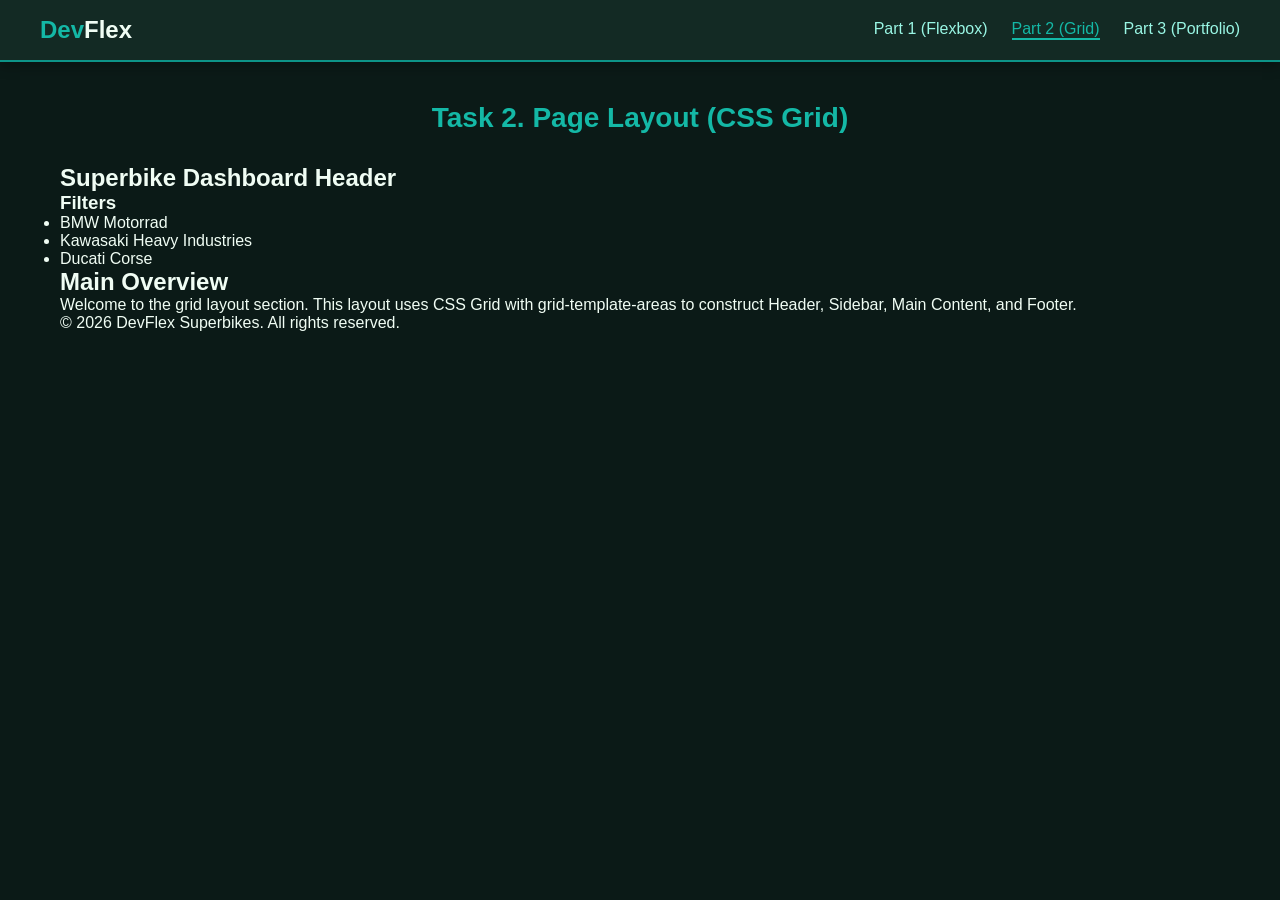
==== grid.html @ b3021ea2 "aded grid 2 task" ====
<!DOCTYPE html>
<html lang="en">
<head>
    <meta charset="UTF-8">
    <meta name="viewport" content="width=device-width, initial-scale=1.0">
    <title>Assignment #2 - Part 2: Grid Layout</title>
    <link rel="stylesheet" href="styles.css">
</head>
<body>

    <header class="navbar">
        <div class="logo"><span>Dev</span>Flex</div>
        <nav class="nav-links">
            <a href="index.html">Part 1 (Flexbox)</a>
            <a href="grid.html" class="active">Part 2 (Grid)</a>
            <a href="portfolio.html">Part 3 (Portfolio)</a>
        </nav>
    </header>

    <main class="container">
        <h1 class="section-title">Task 2. Page Layout (CSS Grid)</h1>

        <div class="grid-layout">
            <header class="grid-header">
                <h2>Superbike Dashboard Header</h2>
            </header>

            <aside class="grid-sidebar">
                <h3>Filters</h3>
                <ul>
                    <li>BMW Motorrad</li>
                    <li>Kawasaki Heavy Industries</li>
                    <li>Ducati Corse</li>
                </ul>
            </aside>

            <article class="grid-content">
                <h2>Main Overview</h2>
                <p>Welcome to the grid layout section. This layout uses CSS Grid with grid-template-areas to construct Header, Sidebar, Main Content, and Footer.</p>
            </article>

            <footer class="grid-footer">
                <p>&copy; 2026 DevFlex Superbikes. All rights reserved.</p>
            </footer>
        </div>
    </main>

</body>
</html>
---- styles.css ----
* {
    margin: 0;
    padding: 0;
    box-sizing: border-box;
    font-family: 'Segoe UI', Tahoma, Geneva, Verdana, sans-serif;
}

body {
    background-color: #0b1a17;
    color: #f0fdf4;
    min-height: 100vh;
}

.container {
    max-width: 1200px;
    margin: 0 auto;
    padding: 40px 20px;
}

.navbar {
    display: flex;
    justify-content: space-between;
    align-items: center;
    background-color: #132a24;
    padding: 16px 40px;
    border-bottom: 2px solid #0d9488;
    box-shadow: 0 4px 12px rgba(0, 0, 0, 0.3);
}

.logo {
    font-size: 24px;
    font-weight: 700;
    color: #f0fdf4;
}

.logo span {
    color: #14b8a6;
}

.nav-links {
    display: flex;
    gap: 24px;
}

.nav-links a {
    color: #99f6e4;
    text-decoration: none;
    font-weight: 500;
    transition: color 0.3s ease;
}

.nav-links a:hover,
.nav-links a.active {
    color: #14b8a6;
    border-bottom: 2px solid #14b8a6;
}

.section-title {
    font-size: 28px;
    margin-bottom: 30px;
    color: #14b8a6;
    text-align: center;
}

.card-row {
    display: flex;
    gap: 24px;
    align-items: stretch;
}

.card {
    flex: 1;
    background-color: #132a24;
    border: 1px solid #115e59;
    border-radius: 12px;
    overflow: hidden;
    display: flex;
    flex-direction: column;
    transition: transform 0.3s ease, box-shadow 0.3s ease;
}

.card:hover {
    transform: translateY(-8px);
    box-shadow: 0 10px 20px rgba(20, 184, 166, 0.2);
    border-color: #14b8a6;
}

.card-img {
    width: 100%;
    height: 180px;
    object-fit: cover;
}

.card-content {
    padding: 20px;
    display: flex;
    flex-direction: column;
    flex-grow: 1;
    justify-content: space-between;
}

.card-title {
    font-size: 20px;
    margin-bottom: 12px;
    color: #f0fdf4;
}

.card-text {
    font-size: 14px;
    line-height: 1.6;
    color: #99f6e4;
    margin-bottom: 20px;
}

.card-btn {
    background-color: #0d9488;
    color: #ffffff;
    border: none;
    padding: 10px 18px;
    border-radius: 6px;
    font-weight: 600;
    cursor: pointer;
    align-self: flex-start;
    transition: background-color 0.3s ease;
}

.card-btn:hover {
    background-color: #14b8a6;
}

@media (max-width: 768px) {
    .card-row {
        flex-direction: column;
    }
}
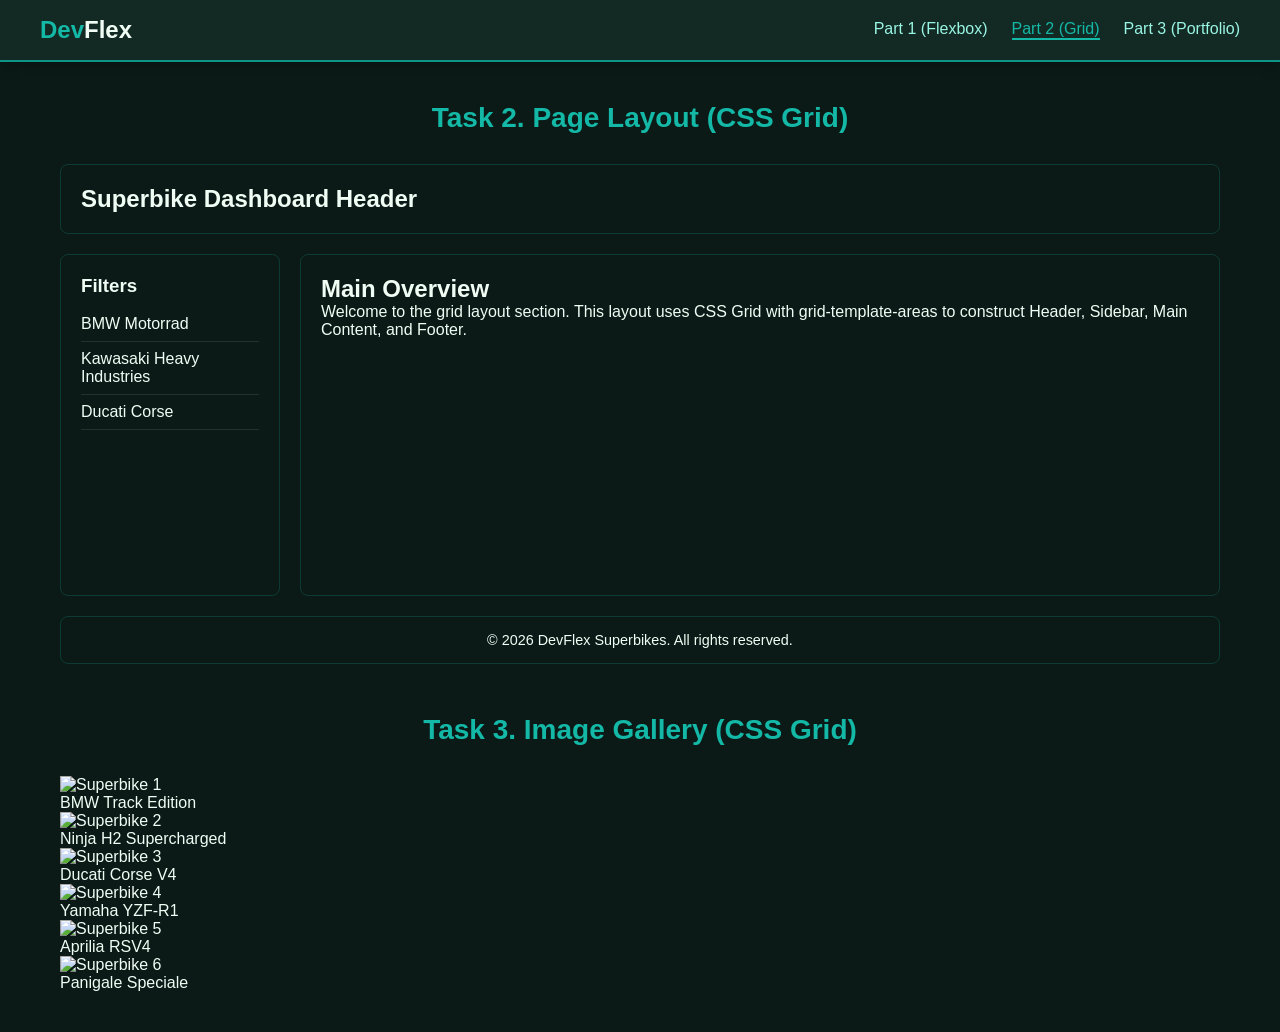
==== commit 8530b777: "task 3 gallary in grid" ====
--- a/grid.html
+++ b/grid.html
@@ -3,7 +3,7 @@
 <head>
     <meta charset="UTF-8">
     <meta name="viewport" content="width=device-width, initial-scale=1.0">
-    <title>Assignment #2 - Part 2: Grid Layout</title>
+    <title>Assignment #2 - Part 2: Grid Systems</title>
     <link rel="stylesheet" href="styles.css">
 </head>
 <body>
@@ -18,6 +18,7 @@
     </header>
 
     <main class="container">
+        <!-- TASK 2: PAGE LAYOUT -->
         <h1 class="section-title">Task 2. Page Layout (CSS Grid)</h1>
 
         <div class="grid-layout">
@@ -43,6 +44,36 @@
                 <p>&copy; 2026 DevFlex Superbikes. All rights reserved.</p>
             </footer>
         </div>
+
+        <!-- TASK 3: IMAGE GALLERY -->
+        <h1 class="section-title" style="margin-top: 50px;">Task 3. Image Gallery (CSS Grid)</h1>
+
+        <div class="gallery-grid">
+            <div class="gallery-item">
+                <img src="https://images.unsplash.com/photo-1568772585407-9361f9bf3a87?auto=format&fit=crop&w=800&q=80" alt="Superbike 1">
+                <div class="gallery-caption">BMW Track Edition</div>
+            </div>
+            <div class="gallery-item">
+                <img src="https://images.unsplash.com/photo-1558981806-ec527fa84c39?auto=format&fit=crop&w=800&q=80" alt="Superbike 2">
+                <div class="gallery-caption">Ninja H2 Supercharged</div>
+            </div>
+            <div class="gallery-item">
+                <img src="https://images.unsplash.com/photo-1558981403-c5f9899a28bc?auto=format&fit=crop&w=800&q=80" alt="Superbike 3">
+                <div class="gallery-caption">Ducati Corse V4</div>
+            </div>
+            <div class="gallery-item">
+                <img src="https://images.unsplash.com/photo-1609630875171-b1321377ee65?auto=format&fit=crop&w=800&q=80" alt="Superbike 4">
+                <div class="gallery-caption">Yamaha YZF-R1</div>
+            </div>
+            <div class="gallery-item">
+                <img src="https://images.unsplash.com/photo-1568772585407-9361f9bf3a87?auto=format&fit=crop&w=800&q=80" alt="Superbike 5">
+                <div class="gallery-caption">Aprilia RSV4</div>
+            </div>
+            <div class="gallery-item">
+                <img src="https://images.unsplash.com/photo-1558981359-219d6364c9c8?auto=format&fit=crop&w=800&q=80" alt="Superbike 6">
+                <div class="gallery-caption">Panigale Speciale</div>
+            </div>
+        </div>
     </main>
 
 </body>
--- a/styles.css
+++ b/styles.css
@@ -132,4 +132,76 @@
     .card-row {
         flex-direction: column;
     }
+}
+
+/* ===================================
+   TASK 2: CSS GRID LAYOUT
+=================================== */
+.grid-layout {
+    display: grid;
+    grid-template-columns: 220px 1fr;
+    grid-template-rows: auto 1fr auto;
+    grid-template-areas:
+        "header  header"
+        "sidebar content"
+        "footer  footer";
+    gap: 20px;
+    min-height: 500px;
+}
+
+.grid-header {
+    grid-area: header;
+    background-color: var(--card-bg);
+    padding: 20px;
+    border-radius: 8px;
+    border: 1px solid rgba(20, 184, 166, 0.2);
+}
+
+.grid-sidebar {
+    grid-area: sidebar;
+    background-color: var(--card-bg);
+    padding: 20px;
+    border-radius: 8px;
+    border: 1px solid rgba(20, 184, 166, 0.2);
+}
+
+.grid-sidebar ul {
+    list-style: none;
+    margin-top: 10px;
+}
+
+.grid-sidebar li {
+    padding: 8px 0;
+    color: var(--text-color);
+    border-bottom: 1px solid rgba(255, 255, 255, 0.1);
+}
+
+.grid-content {
+    grid-area: content;
+    background-color: var(--card-bg);
+    padding: 20px;
+    border-radius: 8px;
+    border: 1px solid rgba(20, 184, 166, 0.2);
+}
+
+.grid-footer {
+    grid-area: footer;
+    background-color: var(--card-bg);
+    padding: 15px;
+    text-align: center;
+    border-radius: 8px;
+    border: 1px solid rgba(20, 184, 166, 0.2);
+    font-size: 0.9rem;
+}
+
+/* Responsive Grid */
+@media (max-width: 768px) {
+    .grid-layout {
+        grid-template-columns: 1fr;
+        grid-template-areas:
+            "header"
+            "sidebar"
+            "content"
+            "footer";
+    }
 }
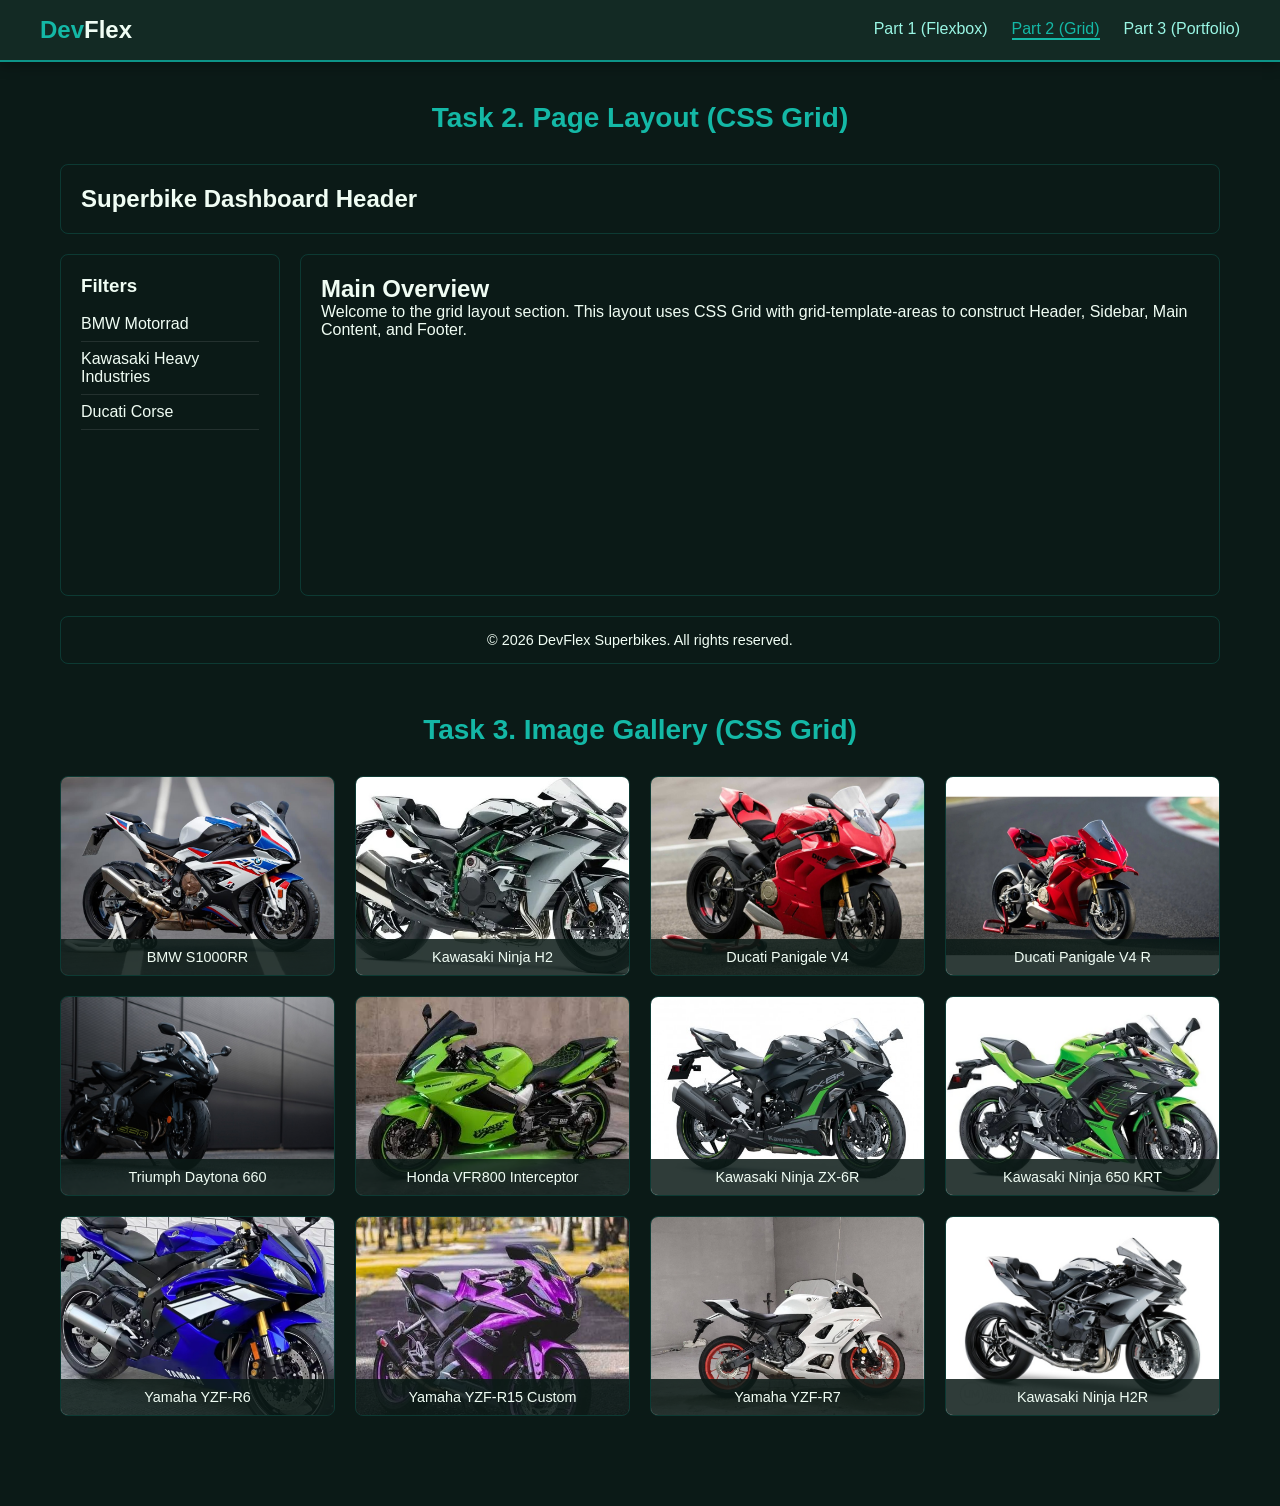
==== commit 4a0f0769: "adeed styless for galery and more photos in gallery" ====
--- a/grid.html
+++ b/grid.html
@@ -18,7 +18,6 @@
     </header>
 
     <main class="container">
-        <!-- TASK 2: PAGE LAYOUT -->
         <h1 class="section-title">Task 2. Page Layout (CSS Grid)</h1>
 
         <div class="grid-layout">
@@ -45,33 +44,56 @@
             </footer>
         </div>
 
-        <!-- TASK 3: IMAGE GALLERY -->
         <h1 class="section-title" style="margin-top: 50px;">Task 3. Image Gallery (CSS Grid)</h1>
 
         <div class="gallery-grid">
             <div class="gallery-item">
-                <img src="https://images.unsplash.com/photo-1568772585407-9361f9bf3a87?auto=format&fit=crop&w=800&q=80" alt="Superbike 1">
-                <div class="gallery-caption">BMW Track Edition</div>
+                <img src="bmw.jpg" alt="BMW S1000RR">
+                <div class="gallery-caption">BMW S1000RR</div>
             </div>
             <div class="gallery-item">
-                <img src="https://images.unsplash.com/photo-1558981806-ec527fa84c39?auto=format&fit=crop&w=800&q=80" alt="Superbike 2">
-                <div class="gallery-caption">Ninja H2 Supercharged</div>
+                <img src="kawasaki.jpg" alt="Kawasaki Ninja H2">
+                <div class="gallery-caption">Kawasaki Ninja H2</div>
             </div>
             <div class="gallery-item">
-                <img src="https://images.unsplash.com/photo-1558981403-c5f9899a28bc?auto=format&fit=crop&w=800&q=80" alt="Superbike 3">
-                <div class="gallery-caption">Ducati Corse V4</div>
+                <img src="ducati.jpg" alt="Ducati Panigale V4">
+                <div class="gallery-caption">Ducati Panigale V4</div>
             </div>
             <div class="gallery-item">
-                <img src="https://images.unsplash.com/photo-1609630875171-b1321377ee65?auto=format&fit=crop&w=800&q=80" alt="Superbike 4">
-                <div class="gallery-caption">Yamaha YZF-R1</div>
+                <img src="ducati_v4r.jpg" alt="Ducati Panigale V4 R">
+                <div class="gallery-caption">Ducati Panigale V4 R</div>
             </div>
             <div class="gallery-item">
-                <img src="https://images.unsplash.com/photo-1568772585407-9361f9bf3a87?auto=format&fit=crop&w=800&q=80" alt="Superbike 5">
-                <div class="gallery-caption">Aprilia RSV4</div>
+                <img src="daytona660.jpg" alt="Triumph Daytona 660">
+                <div class="gallery-caption">Triumph Daytona 660</div>
             </div>
             <div class="gallery-item">
-                <img src="https://images.unsplash.com/photo-1558981359-219d6364c9c8?auto=format&fit=crop&w=800&q=80" alt="Superbike 6">
-                <div class="gallery-caption">Panigale Speciale</div>
+                <img src="vfr800.jpg" alt="Honda VFR800 Interceptor">
+                <div class="gallery-caption">Honda VFR800 Interceptor</div>
+            </div>
+            <div class="gallery-item">
+                <img src="zx6r.jpg" alt="Kawasaki Ninja ZX-6R">
+                <div class="gallery-caption">Kawasaki Ninja ZX-6R</div>
+            </div>
+            <div class="gallery-item">
+                <img src="ninja650.jpg" alt="Kawasaki Ninja 650 KRT">
+                <div class="gallery-caption">Kawasaki Ninja 650 KRT</div>
+            </div>
+            <div class="gallery-item">
+                <img src="r6.jpg" alt="Yamaha YZF-R6">
+                <div class="gallery-caption">Yamaha YZF-R6</div>
+            </div>
+            <div class="gallery-item">
+                <img src="r15.jpg" alt="Yamaha YZF-R15 Custom">
+                <div class="gallery-caption">Yamaha YZF-R15 Custom</div>
+            </div>
+            <div class="gallery-item">
+                <img src="r7.jpg" alt="Yamaha YZF-R7">
+                <div class="gallery-caption">Yamaha YZF-R7</div>
+            </div>
+            <div class="gallery-item">
+                <img src="h2r.jpg" alt="Kawasaki Ninja H2R">
+                <div class="gallery-caption">Kawasaki Ninja H2R</div>
             </div>
         </div>
     </main>
--- a/styles.css
+++ b/styles.css
@@ -135,7 +135,7 @@
 }
 
 /* ===================================
-   TASK 2: CSS GRID LAYOUT
+   Task 2: Grid Layout
 =================================== */
 .grid-layout {
     display: grid;
@@ -194,7 +194,6 @@
     font-size: 0.9rem;
 }
 
-/* Responsive Grid */
 @media (max-width: 768px) {
     .grid-layout {
         grid-template-columns: 1fr;
@@ -204,4 +203,47 @@
             "content"
             "footer";
     }
+}
+
+/* ===================================
+   Task 3: Galery
+=================================== */
+.gallery-grid {
+    display: grid;
+    grid-template-columns: repeat(auto-fit, minmax(250px, 1fr));
+    gap: 20px;
+    margin-bottom: 50px;
+}
+
+.gallery-item {
+    position: relative;
+    background-color: var(--card-bg);
+    border-radius: 8px;
+    overflow: hidden;
+    border: 1px solid rgba(20, 184, 166, 0.2);
+    height: 200px;
+}
+
+.gallery-item img {
+    width: 100%;
+    height: 100%;
+    object-fit: cover;
+    transition: transform 0.3s ease;
+}
+
+.gallery-item:hover img {
+    transform: scale(1.08);
+}
+
+.gallery-caption {
+    position: absolute;
+    bottom: 0;
+    left: 0;
+    right: 0;
+    padding: 10px;
+    background: rgba(11, 26, 23, 0.85);
+    color: var(--text-color);
+    text-align: center;
+    font-size: 0.9rem;
+    font-weight: 500;
 }
